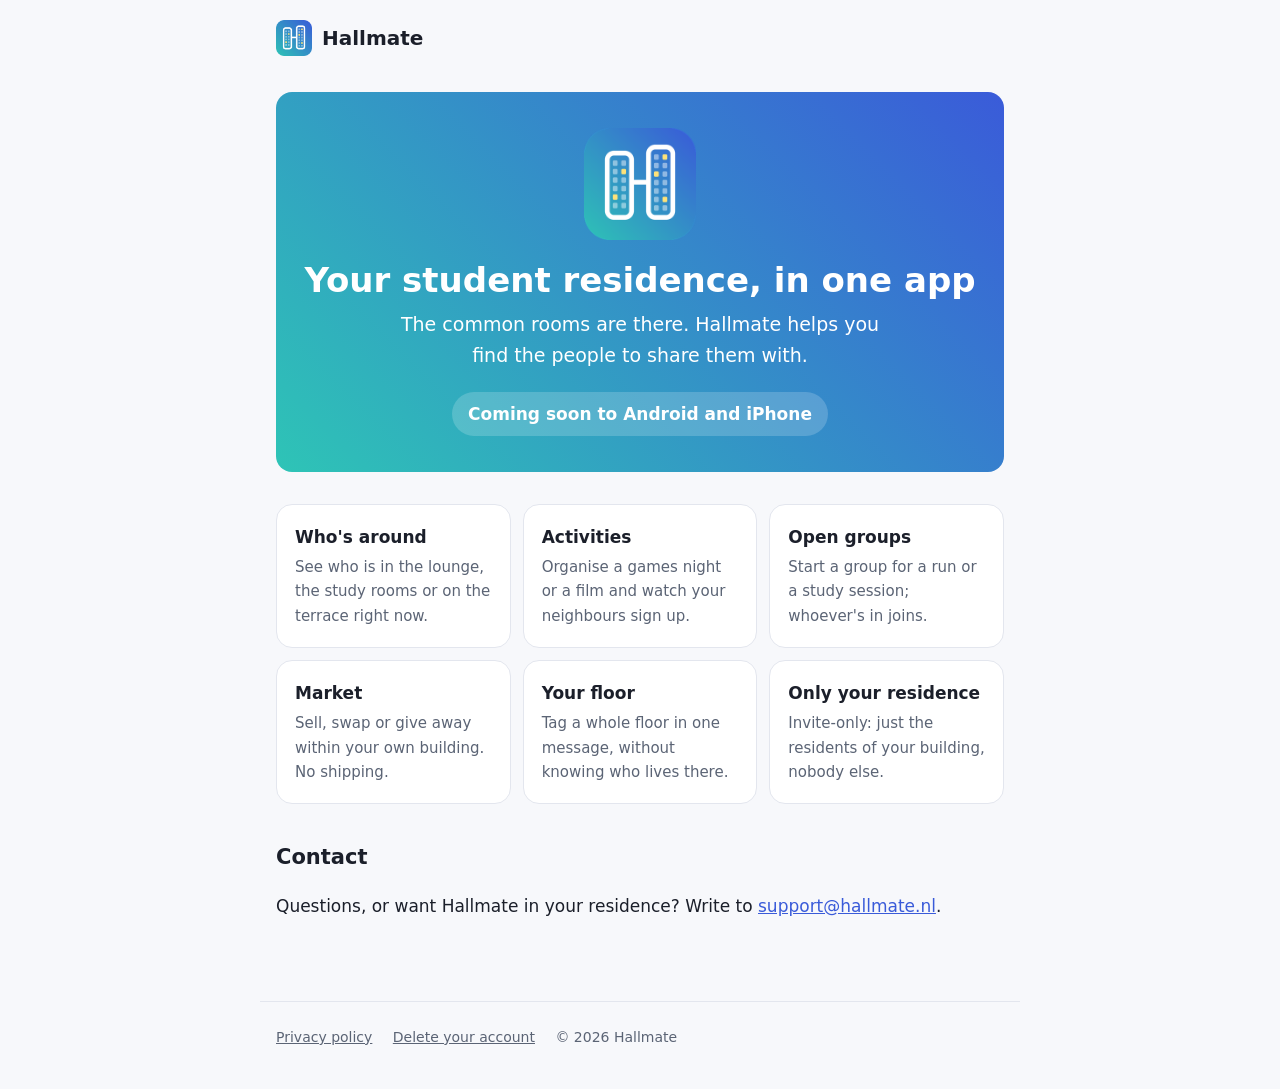
==== index.html @ 641f1cac "Photo picker instead of gallery access; privacy site The camera's recent-photos strip read the whole" ====
<!doctype html>
<html lang="en">
<head>
  <meta charset="utf-8">
  <meta name="viewport" content="width=device-width, initial-scale=1">
  <title>Hallmate — your student residence, in one app</title>
  <meta name="description" content="Hallmate connects the people who live in the same student residence: see who's around, organise activities, open groups, a market between neighbours.">
  <link rel="icon" href="favicon.png">
  <link rel="stylesheet" href="style.css">
</head>
<body>
  <header class="top">
    <a class="brand" href="./"><img src="logo.png" alt="">Hallmate</a>
  </header>
  <main>
    <section class="hero">
      <img src="logo.png" alt="Hallmate logo">
      <h1>Your student residence, in one app</h1>
      <p>The common rooms are there. Hallmate helps you find the people to share them with.</p>
      <span class="soon">Coming soon to Android and iPhone</span>
    </section>

    <div class="cards">
      <div class="card"><h3>Who's around</h3><p>See who is in the lounge, the study rooms or on the terrace right now.</p></div>
      <div class="card"><h3>Activities</h3><p>Organise a games night or a film and watch your neighbours sign up.</p></div>
      <div class="card"><h3>Open groups</h3><p>Start a group for a run or a study session; whoever's in joins.</p></div>
      <div class="card"><h3>Market</h3><p>Sell, swap or give away within your own building. No shipping.</p></div>
      <div class="card"><h3>Your floor</h3><p>Tag a whole floor in one message, without knowing who lives there.</p></div>
      <div class="card"><h3>Only your residence</h3><p>Invite-only: just the residents of your building, nobody else.</p></div>
    </div>

    <h2>Contact</h2>
    <p>Questions, or want Hallmate in your residence? Write to <a href="mailto:support@hallmate.nl">support@hallmate.nl</a>.</p>
  </main>
  <footer>
    <a href="privacy.html">Privacy policy</a>
    <a href="delete-account.html">Delete your account</a>
    <span>© 2026 Hallmate</span>
  </footer>
</body>
</html>
---- style.css ----
:root {
  --bg: #f7f8fb;
  --surface: #ffffff;
  --text: #1b1f2a;
  --muted: #5b6475;
  --line: #e3e6ee;
  --teal: #2ec4b6;
  --blue: #3a5bd9;
  --accent: #3a5bd9;
  --lit: #b88a00;
  --radius: 16px;
  color-scheme: light;
}

@media (prefers-color-scheme: dark) {
  :root {
    --bg: #11141c;
    --surface: #1a1e29;
    --text: #eef1f7;
    --muted: #a3abbd;
    --line: #2a3040;
    --accent: #7f98ff;
    --lit: #ffe27a;
    color-scheme: dark;
  }
}

* { box-sizing: border-box; }

body {
  margin: 0;
  background: var(--bg);
  color: var(--text);
  font: 17px/1.65 system-ui, -apple-system, "Segoe UI", Roboto, sans-serif;
}

a { color: var(--accent); }

header.top {
  max-width: 760px;
  margin: 0 auto;
  padding: 20px 16px;
  display: flex;
  align-items: center;
  gap: 12px;
}

header.top a.brand {
  display: flex;
  align-items: center;
  gap: 10px;
  color: var(--text);
  text-decoration: none;
  font-weight: 700;
  font-size: 20px;
}

header.top img { width: 36px; height: 36px; }

main {
  max-width: 760px;
  margin: 0 auto;
  padding: 0 16px 64px;
}

h1 { font-size: 34px; line-height: 1.2; margin: 24px 0 8px; }
h2 { font-size: 21px; margin: 36px 0 8px; }
p.lead { font-size: 19px; color: var(--muted); margin-top: 0; }
.updated { color: var(--muted); font-size: 14px; }

.hero {
  margin: 16px 0 32px;
  padding: 36px 24px;
  border-radius: var(--radius);
  background: linear-gradient(45deg, var(--teal), var(--blue));
  color: #fff;
  text-align: center;
}
.hero img { width: 112px; height: 112px; }
.hero h1 { margin-top: 12px; }
.hero p { margin: 0 auto; max-width: 520px; font-size: 19px; }
.hero .soon {
  display: inline-block;
  margin-top: 20px;
  padding: 8px 16px;
  border-radius: 999px;
  background: rgba(255, 255, 255, 0.18);
  font-weight: 600;
}

.cards {
  display: grid;
  grid-template-columns: repeat(auto-fit, minmax(210px, 1fr));
  gap: 12px;
}
.card {
  background: var(--surface);
  border: 1px solid var(--line);
  border-radius: var(--radius);
  padding: 18px;
}
.card h3 { margin: 0 0 4px; font-size: 17px; }
.card p { margin: 0; color: var(--muted); font-size: 15px; }

.box {
  background: var(--surface);
  border: 1px solid var(--line);
  border-radius: var(--radius);
  padding: 18px 20px;
  margin: 16px 0;
}

ol.steps li, ul li { margin: 4px 0; }

table {
  width: 100%;
  border-collapse: collapse;
  font-size: 15px;
  margin: 8px 0;
}
th, td {
  text-align: left;
  vertical-align: top;
  padding: 8px 10px;
  border-bottom: 1px solid var(--line);
}
th { color: var(--muted); font-weight: 600; }
.table-wrap { overflow-x: auto; }

footer {
  max-width: 760px;
  margin: 0 auto;
  padding: 24px 16px 40px;
  color: var(--muted);
  font-size: 14px;
  border-top: 1px solid var(--line);
}
footer a { color: var(--muted); margin-right: 16px; }
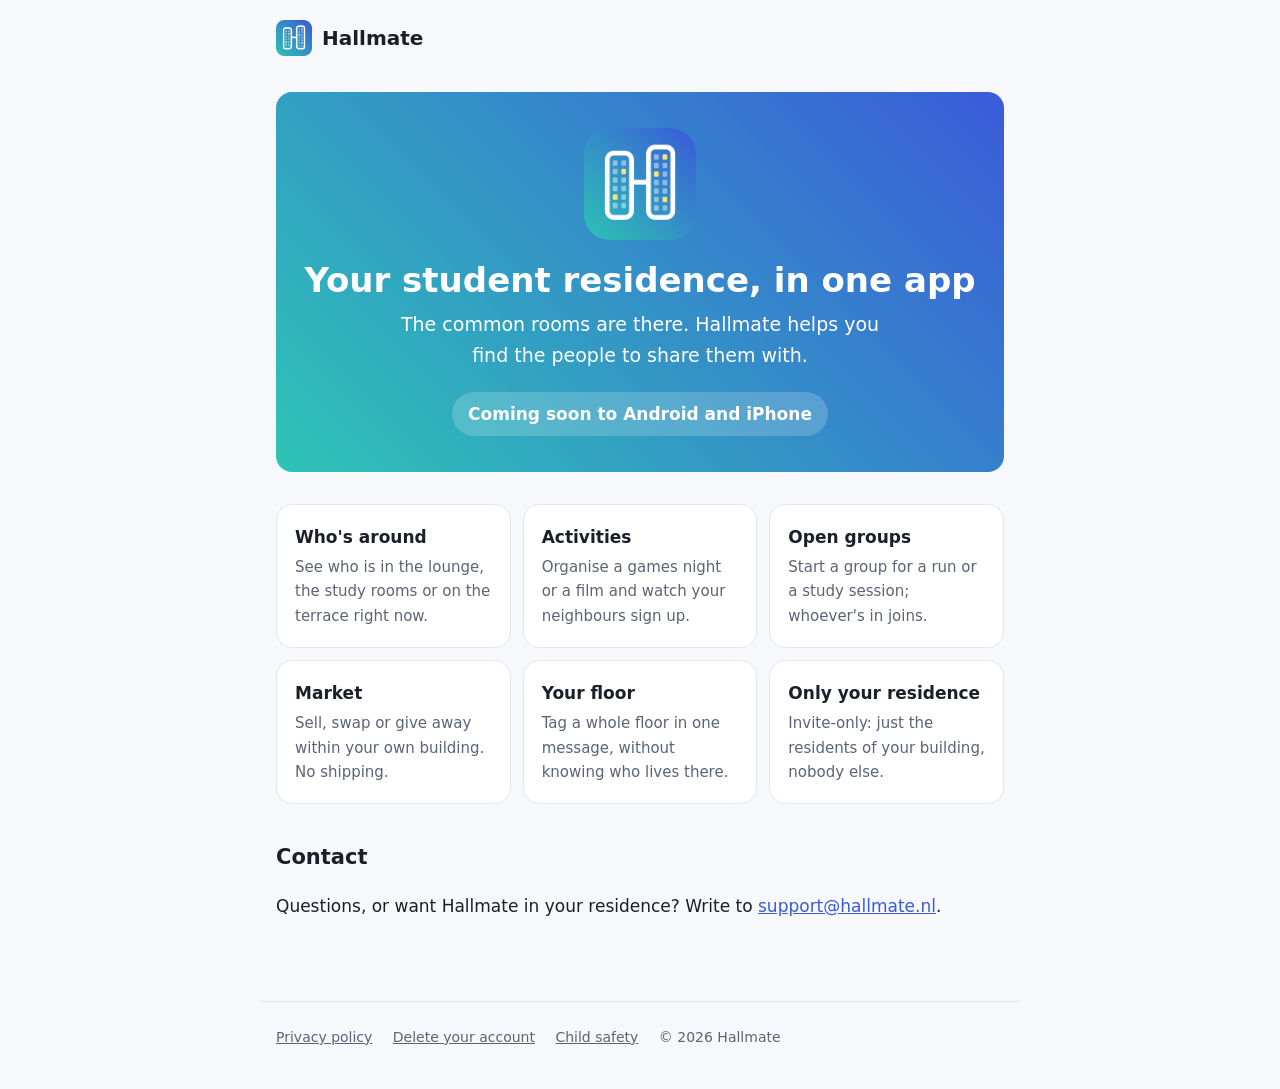
==== commit 863ff360: "Child safety standards page for Play (CSAE) Co-Authored-By: Claude Opus 5.5 <noreply@anthropic.com>" ====
--- a/index.html
+++ b/index.html
@@ -35,6 +35,7 @@
   <footer>
     <a href="privacy.html">Privacy policy</a>
     <a href="delete-account.html">Delete your account</a>
+    <a href="child-safety.html">Child safety</a>
     <span>© 2026 Hallmate</span>
   </footer>
 </body>
